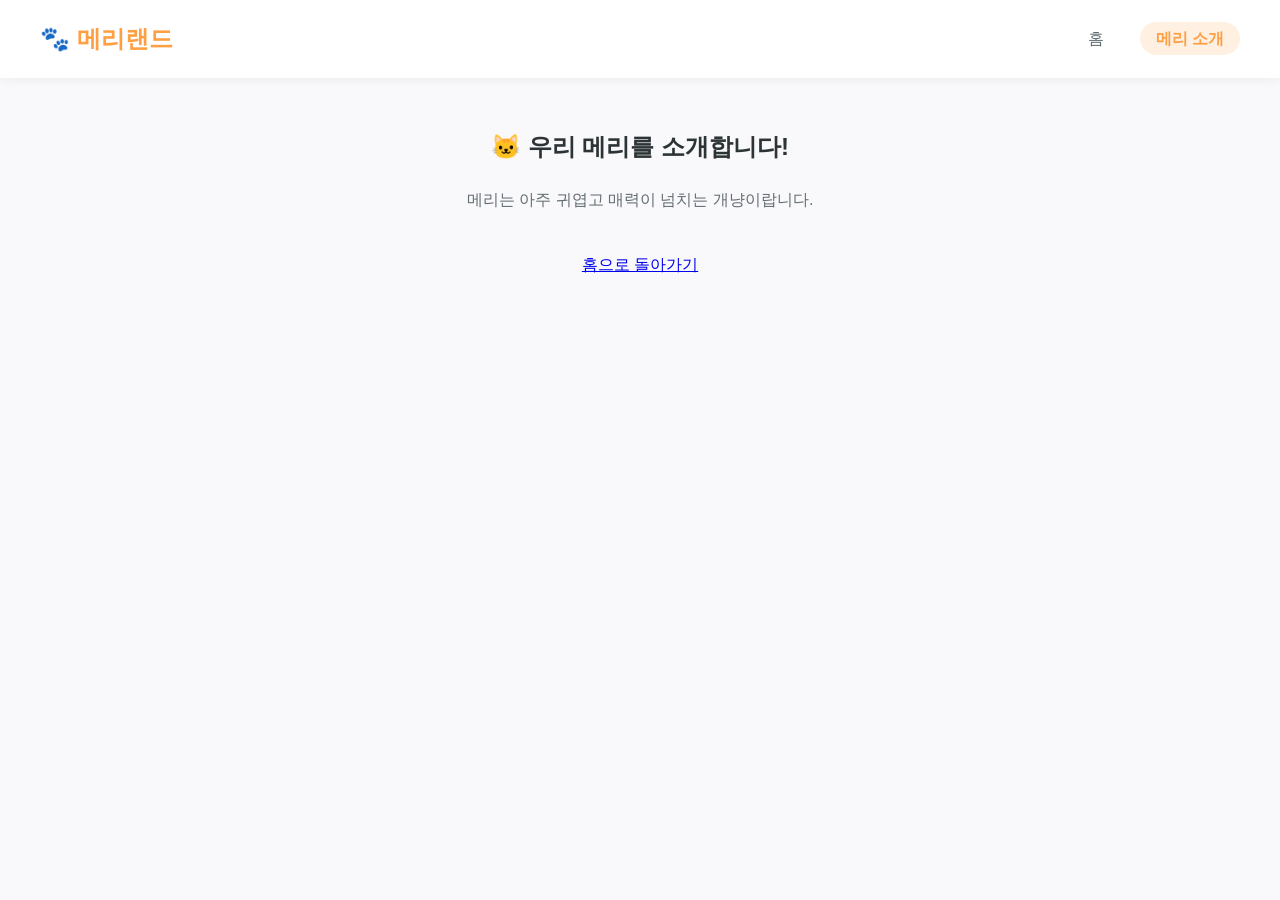
==== detail.html @ 27ccbf0b "Add detail.html for 메리랜드 introduction page" ====
<!DOCTYPE html>
<html lang="ko">
<head>
    <meta charset="UTF-8">
    <meta name="viewport" content="width=device-width, initial-scale=1.0">
    <title>메리랜드 - 상세 소개</title>
    <link rel="stylesheet" href="style.css">
</head>
<body>
    <header>
        <div class="logo">🐾 메리랜드</div>
        <nav>
            <ul>
                <li><a href="index.html">홈</a></li>
                <li><a href="detail.html" class="active">메리 소개</a></li>
            </ul>
        </nav>
    </header>
    <main class="container" style="text-align: center; margin-top: 50px;">
        <h2>🐱 우리 메리를 소개합니다!</h2>
        <p style="margin-top: 20px; color: #636e72;">메리는 아주 귀엽고 매력이 넘치는 개냥이랍니다.</p>
        <a href="index.html" class="btn" style="display: inline-block; width: auto; margin-top: 30px; padding: 10px 30px;">홈으로 돌아가기</a>
    </main>
</body>
</html>
---- style.css ----
@charset "UTF-8";

/* ==========================================================================
   1. 기본 리셋 & 변수 설정
   ========================================================================== */
:root {
    --primary-color: #ff9f43;     /* 포인트 오렌지 */
    --primary-light: #fff0e2;    /* 연한 배경용 오렌지 */
    --bg-color: #f9f9fb;         /* 메인 배경색 */
    --card-bg: #ffffff;          /* 카드 및 헤더 배경색 */
    --text-main: #2d3436;        /* 메인 글자색 */
    --text-sub: #636e72;         /* 서브 글자색 */
    --border-color: #e1f2f6;     /* 경계선 색상 */
    --font-main: 'Noto Sans KR', sans-serif;
}

* {
    margin: 0;
    padding: 0;
    box-sizing: border-box;
}

html {
    scroll-behavior: smooth;
}

body {
    font-family: var(--font-main);
    background-color: var(--bg-color);
    color: var(--text-main);
    line-height: 1.6;
}

/* ==========================================================================
   2. 헤더 & 네비게이션
   ========================================================================== */
header {
    background-color: var(--card-bg);
    display: flex;
    justify-content: space-between;
    align-items: center;
    padding: 20px 40px;
    box-shadow: 0 2px 10px rgba(0, 0, 0, 0.05);
    position: sticky;
    top: 0;
    z-index: 1000;
}

header .logo {
    font-size: 24px;
    font-weight: bold;
    color: var(--primary-color);
}

header nav ul {
    display: flex;
    list-style: none;
    gap: 20px;
}

header nav ul li a {
    text-decoration: none;
    color: var(--text-sub);
    font-weight: 500;
    padding: 8px 16px;
    border-radius: 20px;
    transition: all 0.3s ease;
}

header nav ul li a:hover, 
header nav ul li a.active {
    background-color: var(--primary-light);
    color: var(--primary-color);
    font-weight: bold;
}

/* ==========================================================================
   3. 히어로 섹션 (상단 배너)
   ========================================================================== */
.hero {
    background: linear-gradient(135deg, #ffb86c 0%, #ff9f43 100%);
    color: white;
    padding: 60px 20px;
    text-align: center;
}

.hero-content h2 {
    font-size: 32px;
    margin-bottom: 10px;
}

.hero-content p {
    font-size: 18px;
    opacity: 0.9;
}

/* ==========================================================================
   4. 메인 컨테이너 & 카드 그리드 레이아웃
   ========================================================================== */
.container {
    max-width: 1200px;
    margin: 40px auto;
    padding: 0 20px;
}

.section-title {
    font-size: 24px;
    margin-bottom: 20px;
    position: relative;
    padding-left: 12px;
}

.section-title::before {
    content: '';
    position: absolute;
    left: 0;
    top: 4px;
    width: 4px;
    height: 24px;
    background-color: var(--primary-color);
    border-radius: 2px;
}

/* 3열 카드 그리드 설정 */
.card-grid {
    display: grid;
    grid-template-columns: repeat(auto-fit, minmax(300px, 1fr));
    gap: 30px;
}

/* ==========================================================================
   5. 고양이 카드 디자인 (마우스 올리면 슥 올라가는 효과)
   ========================================================================== */
.card {
    background-color: var(--card-bg);
    border-radius: 20px;
    overflow: hidden;
    box-shadow: 0 10px 30px rgba(0, 0, 0, 0.05);
    transition: transform 0.3s ease, box-shadow 0.3s ease;
}

.card:hover {
    transform: translateY(-10px);
    box-shadow: 0 15px 35px rgba(0, 0, 0, 0.12);
}

/* 카드 이미지 영역 (정사각형 비율 유지) */
.card-img {
    position: relative;
    width: 100%;
    padding-top: 100%; /* 1:1 비율을 만드는 핵심 코드 */
    background-color: #eee;
}

/* 이미지 태그가 꽉 차게 들어가는 설정 */
.card-img img {
    position: absolute;
    top: 0;
    left: 0;
    width: 100%;
    height: 100%;
    object-fit: cover; /* 사진이 찌그러지지 않고 꽉 차게 잘라줌 */
}

/* 카드 텍스트 내용 */
.card-body {
    padding: 25px;
}

.card-body h4 {
    font-size: 20px;
    margin-bottom: 10px;
}

.card-body p {
    color: var(--text-sub);
    font-size: 15px;
    margin-bottom: 20px;
    height: 4
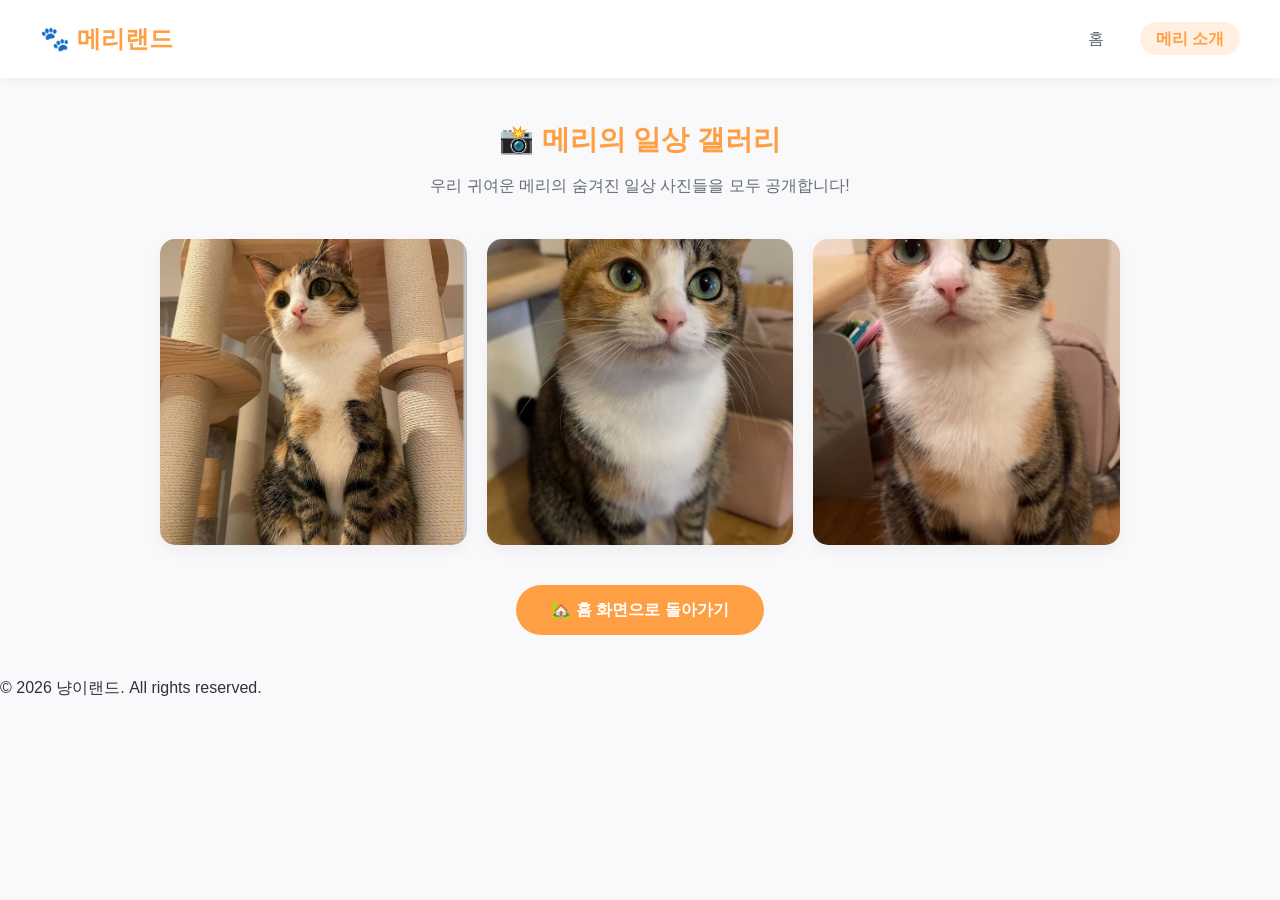
==== commit 4eda0627: "Update detail.html" ====
--- a/detail.html
+++ b/detail.html
@@ -3,10 +3,22 @@
 <head>
     <meta charset="UTF-8">
     <meta name="viewport" content="width=device-width, initial-scale=1.0">
-    <title>메리랜드 - 상세 소개</title>
+    <title>메리랜드 - 메리 더 보기</title>
     <link rel="stylesheet" href="style.css">
+    <style>
+        /* 상세 페이지 전용 추가 스타일 */
+        .detail-container { max-width: 1000px; margin: 40px auto; padding: 0 20px; text-align: center; }
+        .gallery-title { font-size: 28px; margin-bottom: 10px; color: #ff9f43; }
+        .gallery-grid { display: grid; grid-template-columns: repeat(auto-fit, minmax(280px, 1fr)); gap: 20px; margin-top: 30px; }
+        .gallery-item { background: #fff; border-radius: 15px; overflow: hidden; box-shadow: 0 5px 15px rgba(0,0,0,0.05); aspect-ratio: 1/1; }
+        .gallery-item img { width: 100%; height: 100%; object-fit: cover; }
+        .back-btn { display: inline-block; width: auto; margin-top: 40px; padding: 12px 35px; background-color: #ff9f43; color: white; text-decoration: none; border-radius: 25px; font-weight: bold; transition: background 0.3s; }
+        .back-btn:hover { background-color: #e0852b; }
+        .section-intro { color: #636e72; font-size: 16px; margin-bottom: 40px; }
+    </style>
 </head>
 <body>
+
     <header>
         <div class="logo">🐾 메리랜드</div>
         <nav>
@@ -16,10 +28,24 @@
             </ul>
         </nav>
     </header>
-    <main class="container" style="text-align: center; margin-top: 50px;">
-        <h2>🐱 우리 메리를 소개합니다!</h2>
-        <p style="margin-top: 20px; color: #636e72;">메리는 아주 귀엽고 매력이 넘치는 개냥이랍니다.</p>
-        <a href="index.html" class="btn" style="display: inline-block; width: auto; margin-top: 30px; padding: 10px 30px;">홈으로 돌아가기</a>
+
+    <main class="detail-container">
+        <h2 class="gallery-title">📸 메리의 일상 갤러리</h2>
+        <p class="section-intro">우리 귀여운 메리의 숨겨진 일상 사진들을 모두 공개합니다!</p>
+
+        <div class="gallery-grid">
+            <div class="gallery-item"><img src="cat.jpg" alt="메리 사진 1"></div>
+            <div class="gallery-item"><img src="ccat.jpg" alt="메리 사진 2"></div>
+            <div class="gallery-item"><img src="cccat.jpg" alt="메리 사진 3"></div>
+            
+            </div>
+
+        <a href="index.html" class="back-btn">🏡 홈 화면으로 돌아가기</a>
     </main>
+
+    <footer>
+        <p>&copy; 2026 냥이랜드. All rights reserved.</p>
+    </footer>
+
 </body>
 </html>
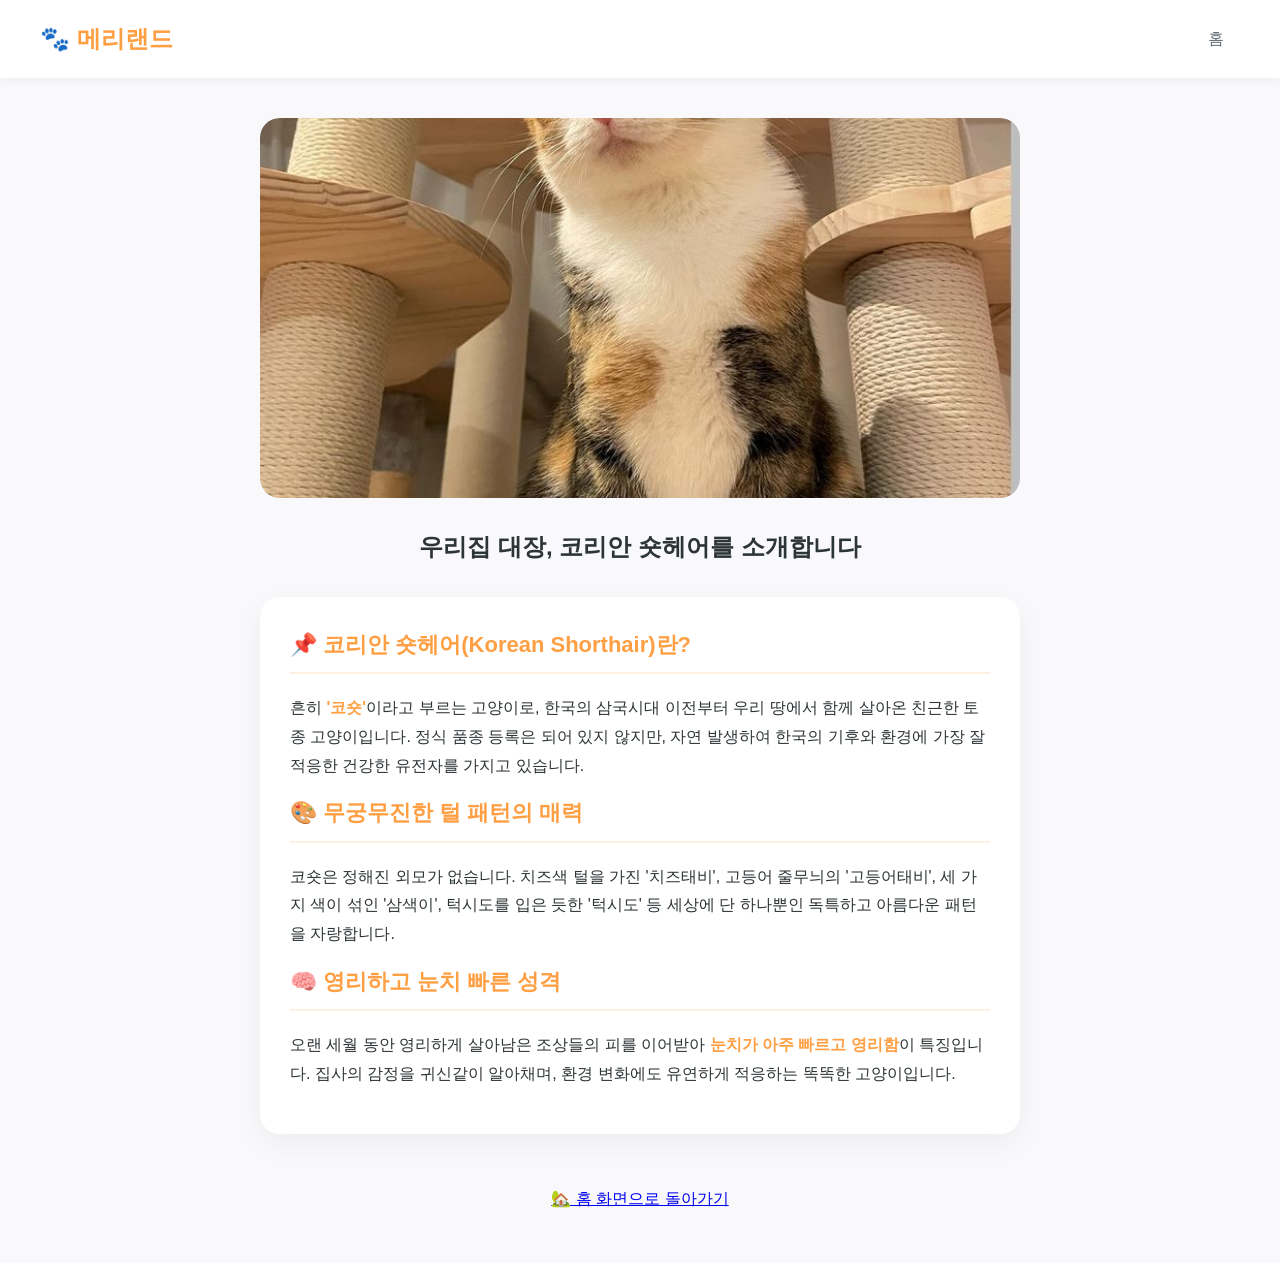
==== commit 1d794713: "Update detail.html" ====
--- a/detail.html
+++ b/detail.html
@@ -3,49 +3,40 @@
 <head>
     <meta charset="UTF-8">
     <meta name="viewport" content="width=device-width, initial-scale=1.0">
-    <title>메리랜드 - 메리 더 보기</title>
+    <title>메리랜드 - 코리안 숏헤어 소개</title>
     <link rel="stylesheet" href="style.css">
     <style>
-        /* 상세 페이지 전용 추가 스타일 */
-        .detail-container { max-width: 1000px; margin: 40px auto; padding: 0 20px; text-align: center; }
-        .gallery-title { font-size: 28px; margin-bottom: 10px; color: #ff9f43; }
-        .gallery-grid { display: grid; grid-template-columns: repeat(auto-fit, minmax(280px, 1fr)); gap: 20px; margin-top: 30px; }
-        .gallery-item { background: #fff; border-radius: 15px; overflow: hidden; box-shadow: 0 5px 15px rgba(0,0,0,0.05); aspect-ratio: 1/1; }
-        .gallery-item img { width: 100%; height: 100%; object-fit: cover; }
-        .back-btn { display: inline-block; width: auto; margin-top: 40px; padding: 12px 35px; background-color: #ff9f43; color: white; text-decoration: none; border-radius: 25px; font-weight: bold; transition: background 0.3s; }
-        .back-btn:hover { background-color: #e0852b; }
-        .section-intro { color: #636e72; font-size: 16px; margin-bottom: 40px; }
+        .info-box { background: #fff; padding: 30px; border-radius: 20px; box-shadow: 0 10px 30px rgba(0,0,0,0.05); margin-top: 30px; text-align: left; }
+        .info-title { color: #ff9f43; border-bottom: 2px solid #fff0e2; padding-bottom: 10px; margin-bottom: 20px; font-size: 22px; }
+        .info-p { margin-bottom: 15px; color: #2d3436; line-height: 1.8; }
+        .highlight { color: #ff9f43; font-weight: bold; }
     </style>
 </head>
 <body>
-
     <header>
         <div class="logo">🐾 메리랜드</div>
-        <nav>
-            <ul>
-                <li><a href="index.html">홈</a></li>
-                <li><a href="detail.html" class="active">메리 소개</a></li>
-            </ul>
-        </nav>
+        <nav><ul><li><a href="index.html">홈</a></li></ul></nav>
     </header>
 
-    <main class="detail-container">
-        <h2 class="gallery-title">📸 메리의 일상 갤러리</h2>
-        <p class="section-intro">우리 귀여운 메리의 숨겨진 일상 사진들을 모두 공개합니다!</p>
-
-        <div class="gallery-grid">
-            <div class="gallery-item"><img src="cat.jpg" alt="메리 사진 1"></div>
-            <div class="gallery-item"><img src="ccat.jpg" alt="메리 사진 2"></div>
-            <div class="gallery-item"><img src="cccat.jpg" alt="메리 사진 3"></div>
+    <main class="container" style="max-width: 800px; text-align: center;">
+        <div class="card-img" style="padding-top: 50%; border-radius: 20px; overflow: hidden; margin-bottom: 30px;">
+            <img src="cat.jpg" alt="메리">
+        </div>
+        
+        <h2>우리집 대장, 코리안 숏헤어를 소개합니다</h2>
+        
+        <div class="info-box">
+            <h3 class="info-title">📌 코리안 숏헤어(Korean Shorthair)란?</h3>
+            <p class="info-p">흔히 <span class="highlight">'코숏'</span>이라고 부르는 고양이로, 한국의 삼국시대 이전부터 우리 땅에서 함께 살아온 친근한 토종 고양이입니다. 정식 품종 등록은 되어 있지 않지만, 자연 발생하여 한국의 기후와 환경에 가장 잘 적응한 건강한 유전자를 가지고 있습니다.</p>
             
-            </div>
-
-        <a href="index.html" class="back-btn">🏡 홈 화면으로 돌아가기</a>
+            <h3 class="info-title">🎨 무궁무진한 털 패턴의 매력</h3>
+            <p class="info-p">코숏은 정해진 외모가 없습니다. 치즈색 털을 가진 '치즈태비', 고등어 줄무늬의 '고등어태비', 세 가지 색이 섞인 '삼색이', 턱시도를 입은 듯한 '턱시도' 등 세상에 단 하나뿐인 독특하고 아름다운 패턴을 자랑합니다.</p>
+            
+            <h3 class="info-title">🧠 영리하고 눈치 빠른 성격</h3>
+            <p class="info-p">오랜 세월 동안 영리하게 살아남은 조상들의 피를 이어받아 <span class="highlight">눈치가 아주 빠르고 영리함</span>이 특징입니다. 집사의 감정을 귀신같이 알아채며, 환경 변화에도 유연하게 적응하는 똑똑한 고양이입니다.</p>
+        </div>
+        
+        <a href="index.html" class="btn" style="display: inline-block; width: auto; margin-top: 40px; padding: 12px 40px;">🏡 홈 화면으로 돌아가기</a>
     </main>
-
-    <footer>
-        <p>&copy; 2026 냥이랜드. All rights reserved.</p>
-    </footer>
-
 </body>
 </html>
